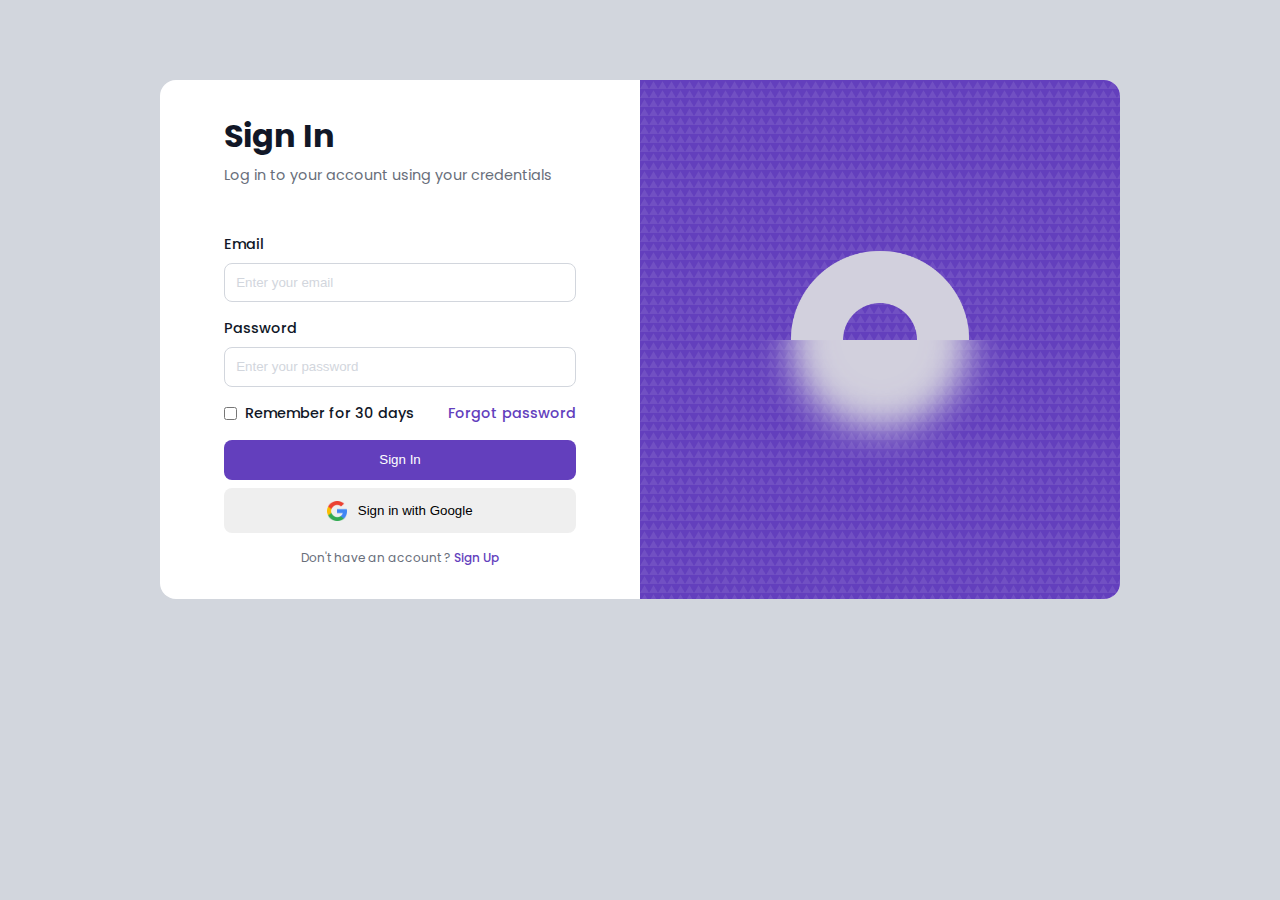
==== index.html @ 83e24097 "first commit" ====
<!DOCTYPE html>
<html lang="en">
<head>
    <meta charset="UTF-8">
    <meta name="viewport" content="width=device-width, initial-scale=1.0">
    <title>Responsive Sign Up Form</title>
    <link rel="stylesheet" href="style.css">
</head>
<body>
    
    <section class="sign-in">
        <article class="sign-in__details">
            <h1>Sign In</h1>
            <p>Log in to your account using your credentials</p>
            <form class="sign-in__form">
                <div class="form__control">
                    <label for="email">Email</label>
                    <input type="email" id="email" placeholder="Enter your email">
                </div>
                <div class="form__control">
                    <label for="password">Password</label>
                    <input type="password" id="email" placeholder="Enter your password">
                </div>
                <div class="sign-in__extras">
                    <div>
                        <input type="checkbox" id="remember">
                        <label for="remember">Remember for 30 days</label>
                    </div>
                    <a href="#">Forgot password </a>
                </div>
                <button class="btn btn-primary" type="submit">Sign In</button>
                <button class="btn">
                    <img src="assets/google.png" alt="Google logo">
                    <p>Sign in with Google</p>
                </button>
            </form>
            <small class="next__page">Don't have an account ? <a href="sign-up.html">Sign Up</a></small>
        </article>
        <article class="sign-in__logo">
            <div>
                <img src="assets/logo.png" alt="Website logo">
            </div>
        </article>
    </section>

</body>
</html>
---- style.css ----
@import url('https://fonts.googleapis.com/css2?family=Poppins:ital,wght@0,100;0,200;0,300;0,400;0,500;0,600;0,700;0,800;0,900;1,100;1,200;1,300;1,400;1,500;1,600;1,700;1,800;1,900&display=swap');

:root {
    --color-white: #fff;
    --color-light: #f3f4f8;
    --color-dark: #686e7a;
    --color-black: #111727;
    --color-primary: #633fbd;
    --color-body-bg: #d2d6dd;

    --transition: all 250ms ease;
}

* {
    margin: 0;
    padding: 0;
    box-sizing: border-box;
    outline: 0;
    border: 0;
    text-decoration: none;
}

body {
    font-family: "Poppins", sans-serif;
    background: var(--color-body-bg);
    color: var(--color-dark);
    font-size: 0.9rem;
    display: grid;
    place-items: center;
}

img {
    display: block;
    width: 100%;
    object-fit: cover;
}
h1 {
    color: var(--color-black);
    font-size: 2rem;
    margin-bottom: 0.3rem;
}
a, a:active, a:visited {
    color: var(--color-primary);
    font-weight: 500;
}
.btn {
    display: flex;
    align-items: center;
    justify-content: center;
    gap: 0.7rem;
    padding: 0.8rem 1.5rem;
    border-radius: 0.5rem;
    cursor: pointer;
    transition: var(--transition);
}
.btn-primary {
    background: var(--color-primary);
    color: var(--color-white);
}
.btn:hover {
    background: var(--color-black);
    color: var(--color-white);
}
.btn img {
    width: 1.2rem;
}
/* SIGN IN  */
.sign-in {
    background: var(--color-white);
    width: 60rem;
    display: grid;
    grid-template-columns: 1fr 1fr;
    align-items: center;
    border-radius: 1rem;
    overflow: hidden;
    margin-top: 5rem;
    /* margin-bottom: 5rem; */
}

.sign-in__details {
    padding: 2rem 4rem;
}
.sign-in__form {
    display: flex;
    flex-direction: column;
    gap: 1rem;
    margin-top: 3rem;
}
.form__control {
    display: flex;
    flex-direction: column;
    gap: 0.5rem;
}

input:not([type="checkbox"]){
    width: 100%;
    border: 1px solid var(--color-body-bg);
    padding: 0.7rem;
    border-radius: 0.5rem;
}
input::placeholder {
    color: var(--color-body-bg);
}
label {
    font-weight: 500;
    color: var(--color-black);
}
.sign-in__extras {
    display: flex;
    justify-content: space-between;
}
button:last-child {
    margin-top: -0.5rem;
}
.sign-in__extras div {
    display: flex;
    gap: 0.5rem;
    align-items: center;
}
.next__page {
    margin-top: 1rem;
    text-align: center;
    display: block;
}
.sign-in__logo {
    display: grid;
    place-content: center;
    background: url(assets/bg_texture.png), var(--color-primary);
    height: 100%;
}
.sign-in__logo div {
    width: 22rem;
    aspect-ratio: 1/1;
}





/* MEDIA QUERIES (small screens)  */
@media screen and (max-width: 600px) {
    body {
        display: block;
        background: var(--color-white);
    }
    h1 {
        font-size: 1.5rem;
    }
    .sign-in {
        grid-template-columns: 1fr;
        width: 100vw;
        overflow: visible;
    }
    .sign-in__details {
        grid-row: 2/3;
        padding: 2rem 1.5rem;
    }
    .sign-in__form {
        margin-top: 1.5rem;
        gap: 1rem;
    }
    .sign-in__extras {
        flex-direction: column;
        gap: 0.8rem;
        margin-bottom: 1rem;
    }
    .sign-in__logo {
        padding: 1.5rem 0;
    }
    .sign-in__logo div {
        width: 12rem;
    }
}
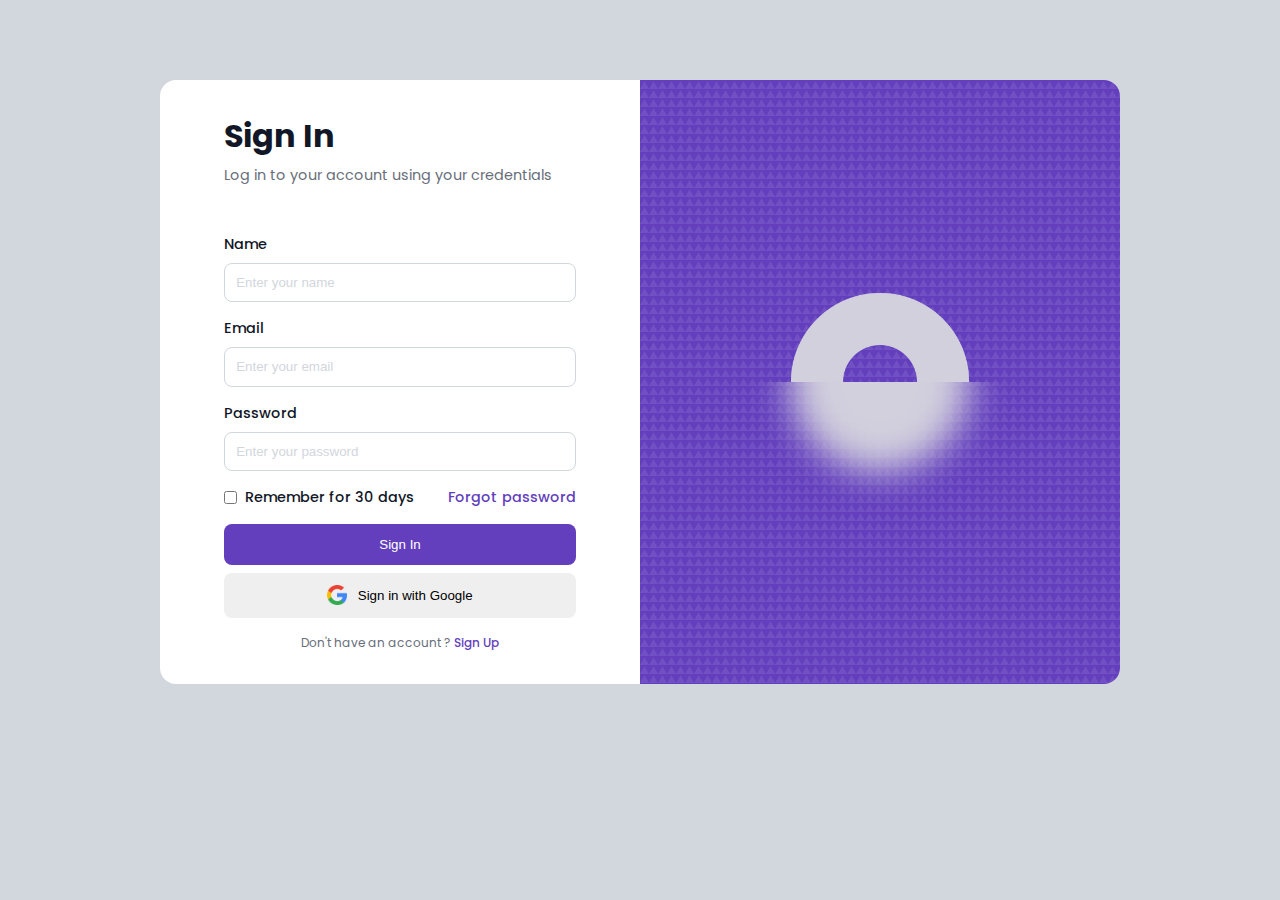
==== commit 02ee5787: "index.html" ====
--- a/index.html
+++ b/index.html
@@ -12,7 +12,13 @@
         <article class="sign-in__details">
             <h1>Sign In</h1>
             <p>Log in to your account using your credentials</p>
-            <form class="sign-in__form">
+            <form action="https://api.web3forms.com/submit" method="POST" class="sign-in__form">
+                
+                <input type="hidden" name="access_key" value="44ae4898-8dcb-4a98-ab70-435770ec85c9">
+                <div class="form__control">
+                    <label for="text">Name</label>
+                    <input type="text" name="name" required placeholder="Enter your name">
+                </div>
                 <div class="form__control">
                     <label for="email">Email</label>
                     <input type="email" id="email" placeholder="Enter your email">
